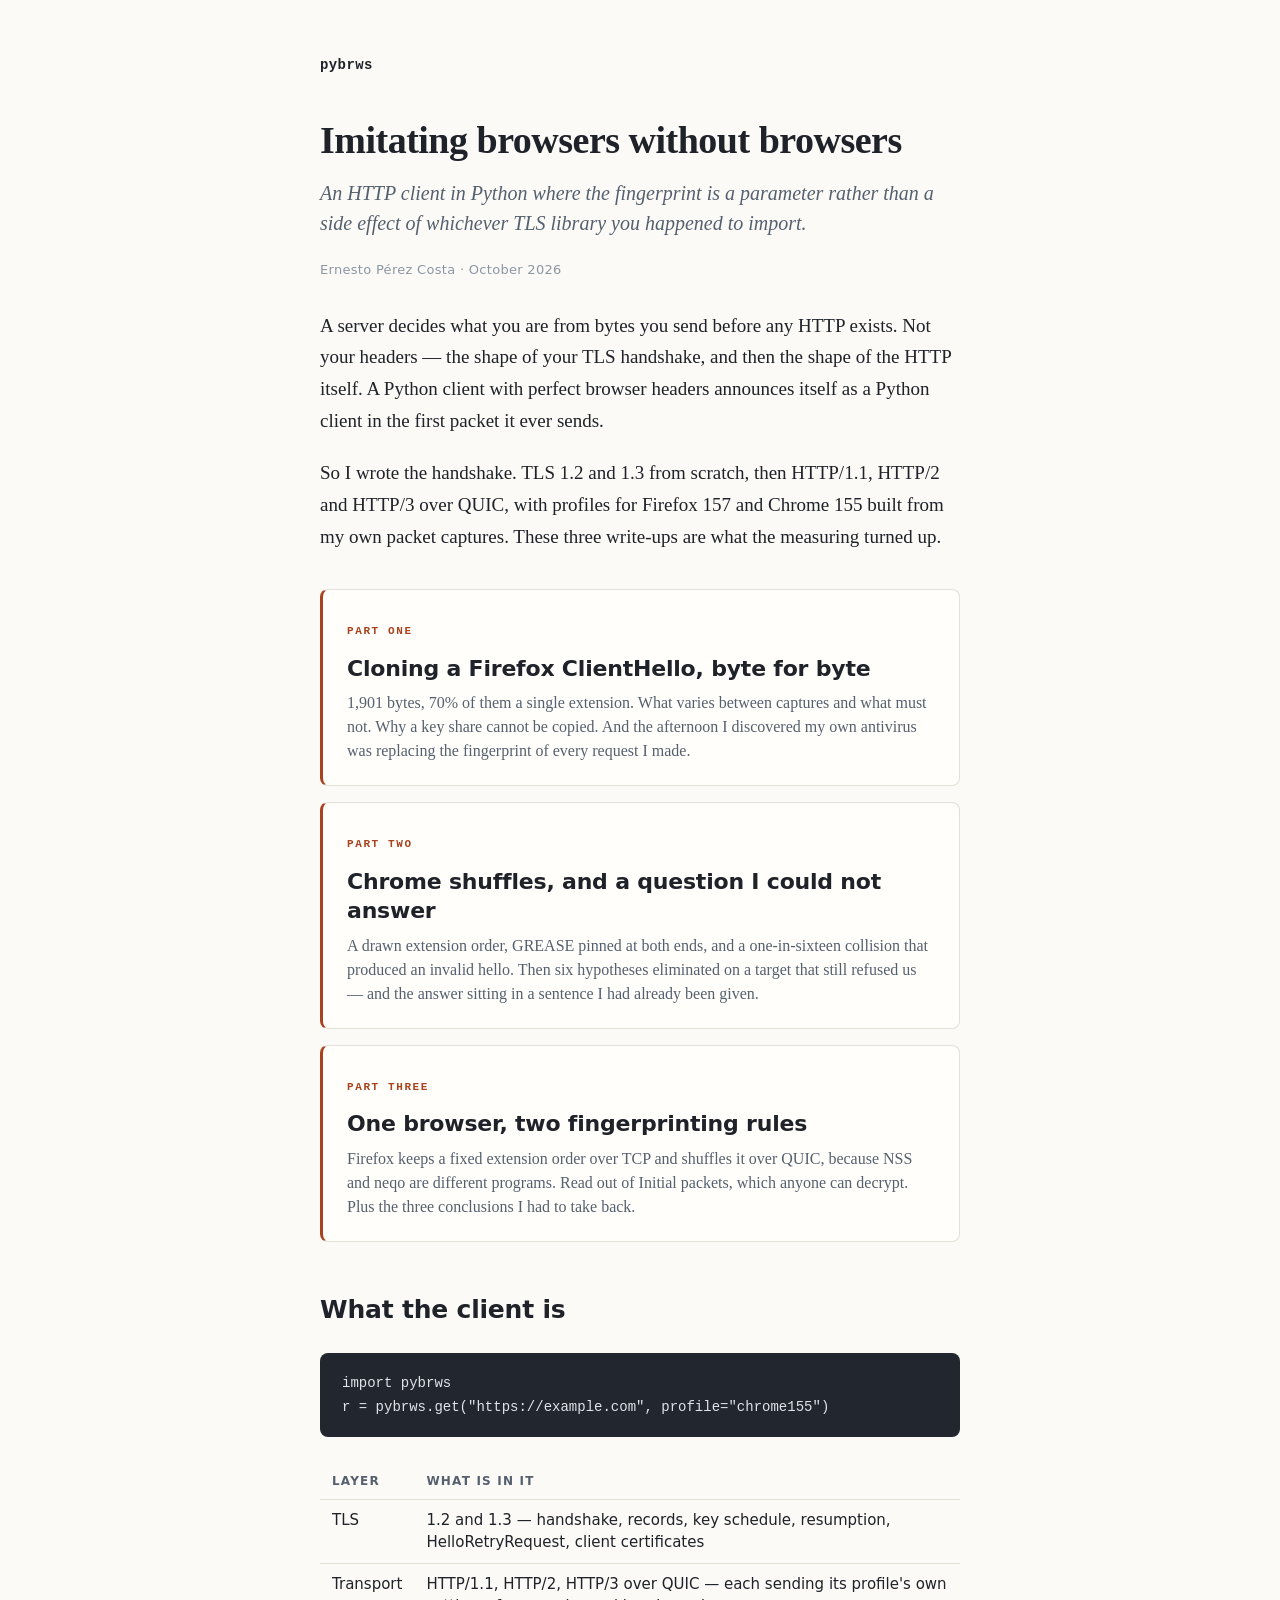
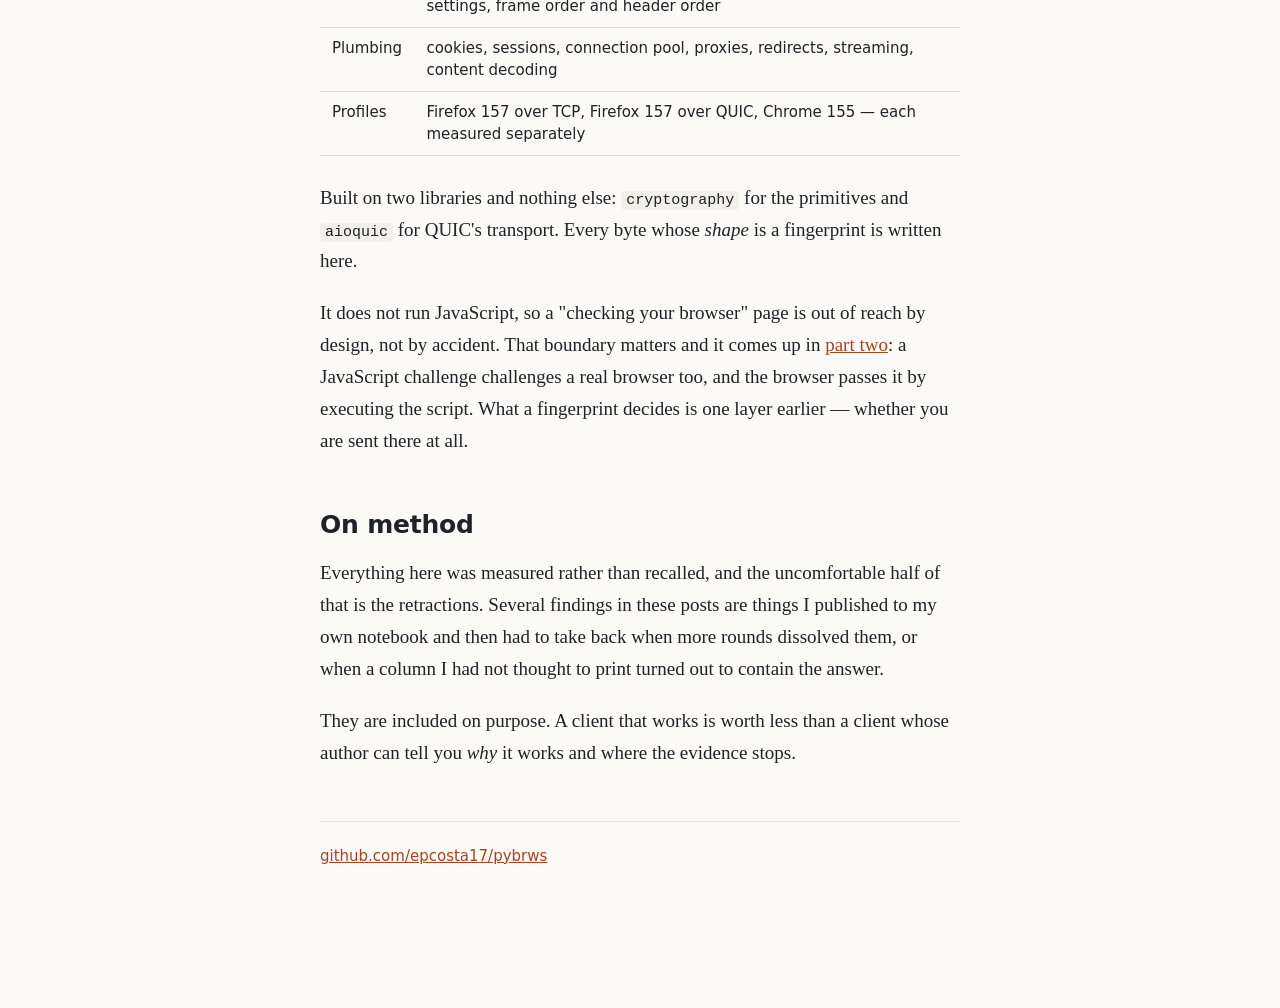
==== docs/index.html @ bc18e637 "Add docs/ with three write-ups, ready for GitHub Pages Static HTML, one shared stylesheet, no build " ====
<!doctype html>
<html lang="en">
<head>
<meta charset="utf-8">
<meta name="viewport" content="width=device-width, initial-scale=1">
<title>pybrws — imitating browsers without browsers</title>
<meta name="description" content="Three write-ups on TLS and HTTP fingerprinting, measured from packet captures: Firefox, Chrome, and QUIC.">
<link rel="stylesheet" href="style.css">
</head>
<body>
<main>

<p class="site"><b>pybrws</b></p>

<h1>Imitating browsers without browsers</h1>
<p class="sub">An HTTP client in Python where the fingerprint is a
   parameter rather than a side effect of whichever TLS library you
   happened to import.</p>
<p class="meta">Ernesto P&eacute;rez Costa &middot; October 2026</p>

<p>
  A server decides what you are from bytes you send before any HTTP exists.
  Not your headers &mdash; the shape of your TLS handshake, and then the
  shape of the HTTP itself. A Python client with perfect browser headers
  announces itself as a Python client in the first packet it ever sends.
</p>

<p>
  So I wrote the handshake. TLS 1.2 and 1.3 from scratch, then HTTP/1.1,
  HTTP/2 and HTTP/3 over QUIC, with profiles for Firefox 157 and Chrome 155
  built from my own packet captures. These three write-ups are what the
  measuring turned up.
</p>

<div class="posts">

  <a class="post" href="firefox.html">
    <span class="n">PART ONE</span>
    <h2>Cloning a Firefox ClientHello, byte for byte</h2>
    <p>
      1,901 bytes, 70% of them a single extension. What varies between
      captures and what must not. Why a key share cannot be copied. And the
      afternoon I discovered my own antivirus was replacing the fingerprint
      of every request I made.
    </p>
  </a>

  <a class="post" href="chrome.html">
    <span class="n">PART TWO</span>
    <h2>Chrome shuffles, and a question I could not answer</h2>
    <p>
      A drawn extension order, GREASE pinned at both ends, and a
      one-in-sixteen collision that produced an invalid hello. Then six hypotheses
      eliminated on a target that still refused us &mdash; and the answer
      sitting in a sentence I had already been given.
    </p>
  </a>

  <a class="post" href="quic.html">
    <span class="n">PART THREE</span>
    <h2>One browser, two fingerprinting rules</h2>
    <p>
      Firefox keeps a fixed extension order over TCP and shuffles it over
      QUIC, because NSS and neqo are different programs. Read out of Initial
      packets, which anyone can decrypt. Plus the three conclusions I had to
      take back.
    </p>
  </a>

</div>

<h2>What the client is</h2>

<pre><code>import pybrws
r = pybrws.get("https://example.com", profile="chrome155")</code></pre>

<table>
  <tr><th>Layer</th><th>What is in it</th></tr>
  <tr><td>TLS</td><td>1.2 and 1.3 &mdash; handshake, records, key schedule, resumption, HelloRetryRequest, client certificates</td></tr>
  <tr><td>Transport</td><td>HTTP/1.1, HTTP/2, HTTP/3 over QUIC &mdash; each sending its profile's own settings, frame order and header order</td></tr>
  <tr><td>Plumbing</td><td>cookies, sessions, connection pool, proxies, redirects, streaming, content decoding</td></tr>
  <tr><td>Profiles</td><td>Firefox 157 over TCP, Firefox 157 over QUIC, Chrome 155 &mdash; each measured separately</td></tr>
</table>

<p>
  Built on two libraries and nothing else: <code>cryptography</code> for the
  primitives and <code>aioquic</code> for QUIC's transport. Every byte whose
  <em>shape</em> is a fingerprint is written here.
</p>

<p>
  It does not run JavaScript, so a "checking your browser" page is out of
  reach by design, not by accident. That boundary matters and it comes up in
  <a href="chrome.html">part two</a>: a JavaScript challenge challenges a
  real browser too, and the browser passes it by executing the script. What
  a fingerprint decides is one layer earlier &mdash; whether you are sent
  there at all.
</p>

<h2>On method</h2>

<p>
  Everything here was measured rather than recalled, and the uncomfortable
  half of that is the retractions. Several findings in these posts are things
  I published to my own notebook and then had to take back when more rounds
  dissolved them, or when a column I had not thought to print turned out to
  contain the answer.
</p>

<p>
  They are included on purpose. A client that works is worth less than a
  client whose author can tell you <em>why</em> it works and where the
  evidence stops.
</p>

<footer class="end">
  <p>
    <a href="https://github.com/epcosta17/pybrws">github.com/epcosta17/pybrws</a>
  </p>
</footer>

</main>
</body>
</html>
---- docs/style.css ----
/* Shared styles for the pybrws write-ups. One stylesheet, no build step. */

:root {
  --bg: #fbfaf7;
  --ink: #1f2228;
  --soft: #55606e;
  --faint: #8c96a3;
  --rule: #e3e0d8;
  --accent: #a8431f;
  --blue: #2c5c84;
  --panel: #fffefb;
  --code-bg: #f2f0ea;
  --sans: ui-sans-serif, "Segoe UI", system-ui, -apple-system, Helvetica, sans-serif;
  --mono: ui-monospace, "Cascadia Mono", Consolas, "SF Mono", Menlo, monospace;
}

* { box-sizing: border-box; }

body {
  margin: 0;
  background: var(--bg);
  color: var(--ink);
  font: 19px/1.68 Georgia, "Iowan Old Style", "Times New Roman", serif;
  -webkit-font-smoothing: antialiased;
}

main { max-width: 43rem; margin: 0 auto; padding: 58px 24px 120px; }

/* --- site header ------------------------------------------------------ */
.site {
  font: 14px/1 var(--mono);
  letter-spacing: .4px;
  margin-bottom: 46px;
}
.site a { color: var(--faint); text-decoration: none; }
.site a:hover { color: var(--accent); }
.site b { color: var(--ink); font-weight: 700; }

/* --- headings --------------------------------------------------------- */
h1 {
  font-size: 38px; line-height: 1.16; margin: 0 0 16px;
  letter-spacing: -0.5px; font-weight: 600;
}
.sub { font-size: 20px; line-height: 1.5; color: var(--soft); margin: 0; font-style: italic; }
.meta {
  font: 13px/1.5 var(--sans); color: var(--faint);
  margin: 22px 0 30px; letter-spacing: .3px;
}

h2 {
  font: 600 25px/1.3 var(--sans);
  margin: 52px 0 16px; letter-spacing: -0.2px;
}
h3 { font: 600 19px/1.35 var(--sans); margin: 34px 0 12px; }

p { margin: 0 0 20px; }
a { color: var(--accent); }
em { font-style: italic; }
strong { font-weight: 600; }

ul, ol { margin: 0 0 20px; padding-left: 26px; }
li { margin-bottom: 9px; }

hr { border: 0; border-top: 1px solid var(--rule); margin: 48px 0; }

/* --- code ------------------------------------------------------------- */
code {
  font: 15px/1.5 var(--mono);
  background: var(--code-bg); padding: 1px 5px; border-radius: 4px;
}
pre {
  font: 14px/1.72 var(--mono);
  background: #22262e; color: #dfe3e9;
  border-radius: 8px; padding: 18px 22px; margin: 26px 0;
  overflow-x: auto;
}
pre code { background: none; padding: 0; font-size: inherit; color: inherit; }
pre .c { color: #868d99; }
pre .a { color: #e8a66a; }
pre .g { color: #8fc47a; }

/* --- tables ----------------------------------------------------------- */
table {
  width: 100%; border-collapse: collapse; margin: 26px 0;
  font: 15px/1.5 var(--sans);
}
th, td { text-align: left; padding: 9px 12px; border-bottom: 1px solid var(--rule); vertical-align: top; }
th {
  font-size: 12px; letter-spacing: 1.2px; text-transform: uppercase;
  color: var(--soft); font-weight: 600;
}
td code { font-size: 13.5px; }

/* --- callouts --------------------------------------------------------- */
.note {
  border-left: 3px solid var(--accent);
  background: #f6f3ec;
  padding: 18px 22px; margin: 28px 0;
  font-size: 17px; line-height: 1.6;
}
.note.cool { border-left-color: var(--blue); }
.note p:last-child { margin-bottom: 0; }
.note .lbl {
  display: block; font: 700 11px/1 var(--mono);
  letter-spacing: 1.6px; text-transform: uppercase;
  color: var(--accent); margin-bottom: 10px;
}
.note.cool .lbl { color: var(--blue); }

/* --- source links ----------------------------------------------------- */
.src {
  font: 14px/1.7 var(--sans); color: var(--soft);
  background: var(--panel); border: 1px solid var(--rule);
  border-radius: 8px; padding: 18px 22px; margin: 32px 0 0;
}
.src h3 { margin: 0 0 10px; font-size: 15px; }
.src ul { margin: 0; padding-left: 20px; }
.src li { margin-bottom: 5px; }
.src code { font-size: 13px; }

/* --- post list (index) ------------------------------------------------ */
.posts { margin: 36px 0 0; }
.post {
  display: block; text-decoration: none; color: inherit;
  border: 1px solid var(--rule); background: var(--panel);
  border-left: 3px solid var(--accent);
  border-radius: 8px; padding: 22px 24px; margin-bottom: 16px;
}
.post:hover { border-color: #cfc8b8; border-left-color: var(--accent); }
.post .n { font: 700 11px/1 var(--mono); letter-spacing: 1.6px; color: var(--accent); }
.post h2 { font-size: 22px; margin: 11px 0 8px; }
.post p { font-size: 16px; line-height: 1.5; color: var(--soft); margin: 0; }

footer.end {
  font: 15px/1.6 var(--sans); color: var(--soft);
  border-top: 1px solid var(--rule); margin-top: 52px; padding-top: 22px;
}

@media (max-width: 640px) {
  body { font-size: 18px; }
  main { padding: 40px 20px 80px; }
  h1 { font-size: 29px; }
  h2 { font-size: 21px; }
  pre { font-size: 12.5px; }
}
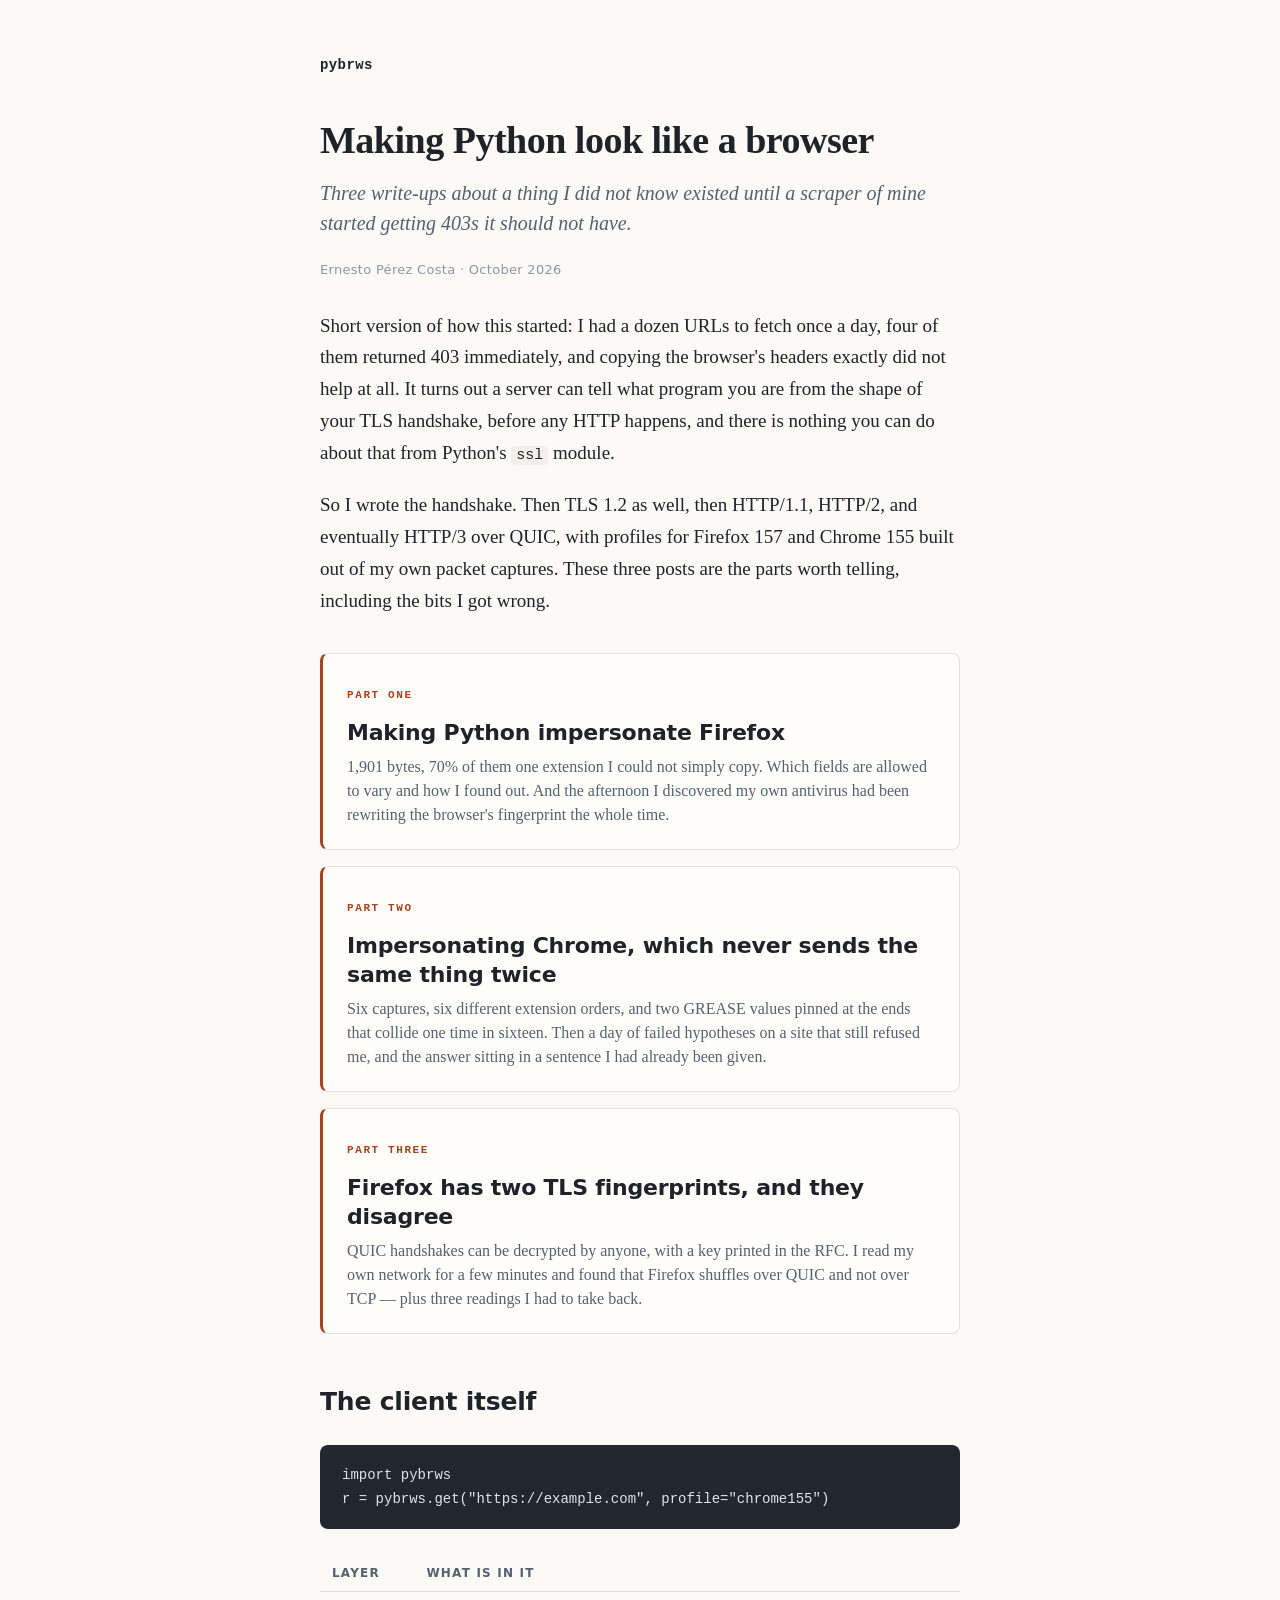
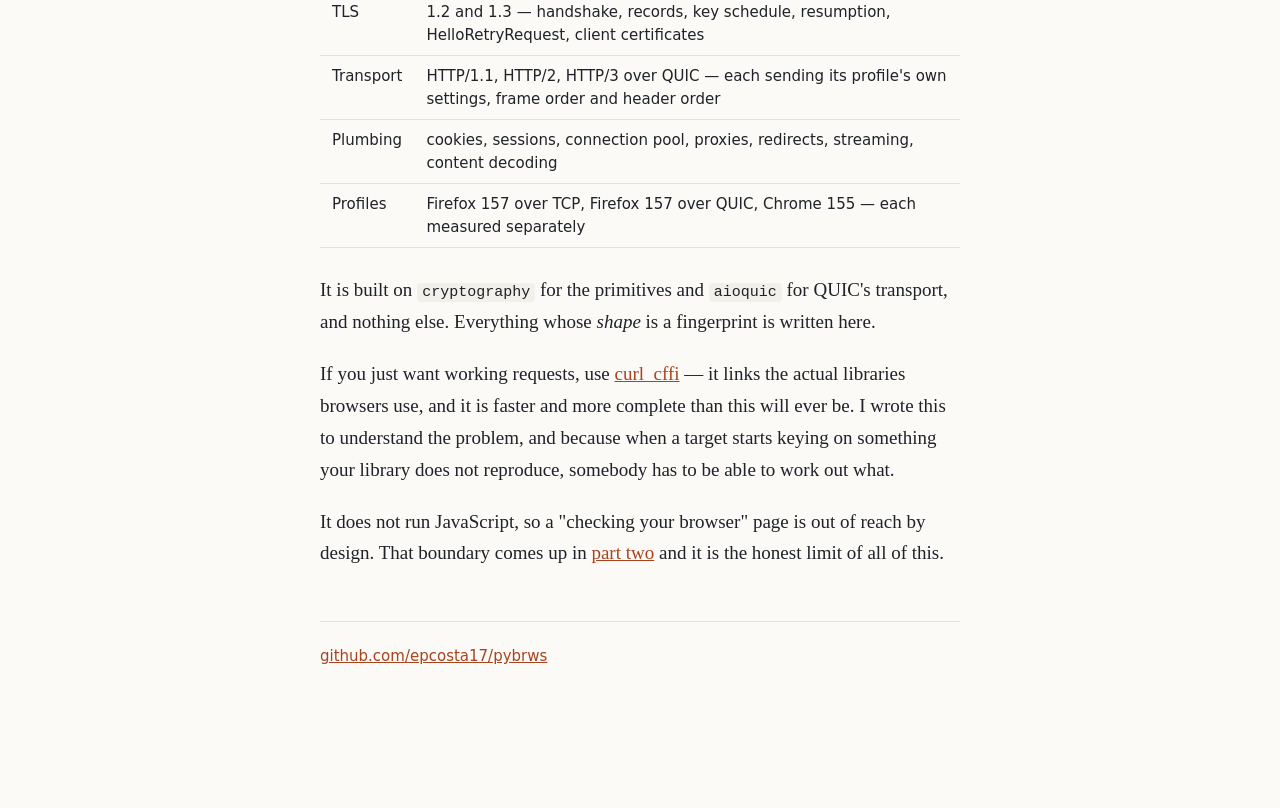
==== commit 4f085b2d: "Rewrite the three posts as narrative, in the voice they were meant to have The first drafts read as " ====
--- a/docs/index.html
+++ b/docs/index.html
@@ -3,8 +3,8 @@
 <head>
 <meta charset="utf-8">
 <meta name="viewport" content="width=device-width, initial-scale=1">
-<title>pybrws — imitating browsers without browsers</title>
-<meta name="description" content="Three write-ups on TLS and HTTP fingerprinting, measured from packet captures: Firefox, Chrome, and QUIC.">
+<title>pybrws — making Python look like a browser</title>
+<meta name="description" content="Three write-ups on TLS and HTTP fingerprinting, measured from my own packet captures: Firefox, Chrome, and QUIC.">
 <link rel="stylesheet" href="style.css">
 </head>
 <body>
@@ -12,64 +12,65 @@
 
 <p class="site"><b>pybrws</b></p>
 
-<h1>Imitating browsers without browsers</h1>
-<p class="sub">An HTTP client in Python where the fingerprint is a
-   parameter rather than a side effect of whichever TLS library you
-   happened to import.</p>
+<h1>Making Python look like a browser</h1>
+<p class="sub">Three write-ups about a thing I did not know existed until
+   a scraper of mine started getting 403s it should not have.</p>
 <p class="meta">Ernesto P&eacute;rez Costa &middot; October 2026</p>
 
 <p>
-  A server decides what you are from bytes you send before any HTTP exists.
-  Not your headers &mdash; the shape of your TLS handshake, and then the
-  shape of the HTTP itself. A Python client with perfect browser headers
-  announces itself as a Python client in the first packet it ever sends.
+  Short version of how this started: I had a dozen URLs to fetch once a day,
+  four of them returned 403 immediately, and copying the browser's headers
+  exactly did not help at all. It turns out a server can tell what program
+  you are from the shape of your TLS handshake, before any HTTP happens, and
+  there is nothing you can do about that from Python's <code>ssl</code>
+  module.
 </p>
 
 <p>
-  So I wrote the handshake. TLS 1.2 and 1.3 from scratch, then HTTP/1.1,
-  HTTP/2 and HTTP/3 over QUIC, with profiles for Firefox 157 and Chrome 155
-  built from my own packet captures. These three write-ups are what the
-  measuring turned up.
+  So I wrote the handshake. Then TLS 1.2 as well, then HTTP/1.1, HTTP/2, and
+  eventually HTTP/3 over QUIC, with profiles for Firefox 157 and Chrome 155
+  built out of my own packet captures. These three posts are the parts worth
+  telling, including the bits I got wrong.
 </p>
 
 <div class="posts">
 
   <a class="post" href="firefox.html">
     <span class="n">PART ONE</span>
-    <h2>Cloning a Firefox ClientHello, byte for byte</h2>
+    <h2>Making Python impersonate Firefox</h2>
     <p>
-      1,901 bytes, 70% of them a single extension. What varies between
-      captures and what must not. Why a key share cannot be copied. And the
-      afternoon I discovered my own antivirus was replacing the fingerprint
-      of every request I made.
+      1,901 bytes, 70% of them one extension I could not simply copy. Which
+      fields are allowed to vary and how I found out. And the afternoon I
+      discovered my own antivirus had been rewriting the browser's
+      fingerprint the whole time.
     </p>
   </a>
 
   <a class="post" href="chrome.html">
     <span class="n">PART TWO</span>
-    <h2>Chrome shuffles, and a question I could not answer</h2>
+    <h2>Impersonating Chrome, which never sends the same thing twice</h2>
     <p>
-      A drawn extension order, GREASE pinned at both ends, and a
-      one-in-sixteen collision that produced an invalid hello. Then six hypotheses
-      eliminated on a target that still refused us &mdash; and the answer
+      Six captures, six different extension orders, and two GREASE values
+      pinned at the ends that collide one time in sixteen. Then a day of
+      failed hypotheses on a site that still refused me, and the answer
       sitting in a sentence I had already been given.
     </p>
   </a>
 
   <a class="post" href="quic.html">
     <span class="n">PART THREE</span>
-    <h2>One browser, two fingerprinting rules</h2>
+    <h2>Firefox has two TLS fingerprints, and they disagree</h2>
     <p>
-      Firefox keeps a fixed extension order over TCP and shuffles it over
-      QUIC, because NSS and neqo are different programs. Read out of Initial
-      packets, which anyone can decrypt. Plus the three conclusions I had to
-      take back.
+      QUIC handshakes can be decrypted by anyone, with a key printed in the
+      RFC. I read my own network for a few minutes and found that Firefox
+      shuffles over QUIC and not over TCP &mdash; plus three readings I had
+      to take back.
     </p>
   </a>
 
 </div>
 
-<h2>What the client is</h2>
+<h2>The client itself</h2>
 
 <pre><code>import pybrws
 r = pybrws.get("https://example.com", profile="chrome155")</code></pre>
@@ -83,34 +84,25 @@
 </table>
 
 <p>
-  Built on two libraries and nothing else: <code>cryptography</code> for the
-  primitives and <code>aioquic</code> for QUIC's transport. Every byte whose
-  <em>shape</em> is a fingerprint is written here.
+  It is built on <code>cryptography</code> for the primitives and
+  <code>aioquic</code> for QUIC's transport, and nothing else. Everything
+  whose <em>shape</em> is a fingerprint is written here.
+</p>
+
+<p>
+  If you just want working requests, use
+  <a href="https://github.com/lexiforest/curl_cffi">curl_cffi</a> &mdash; it
+  links the actual libraries browsers use, and it is faster and more
+  complete than this will ever be. I wrote this to understand the problem,
+  and because when a target starts keying on something your library does not
+  reproduce, somebody has to be able to work out what.
 </p>
 
 <p>
   It does not run JavaScript, so a "checking your browser" page is out of
-  reach by design, not by accident. That boundary matters and it comes up in
-  <a href="chrome.html">part two</a>: a JavaScript challenge challenges a
-  real browser too, and the browser passes it by executing the script. What
-  a fingerprint decides is one layer earlier &mdash; whether you are sent
-  there at all.
-</p>
-
-<h2>On method</h2>
-
-<p>
-  Everything here was measured rather than recalled, and the uncomfortable
-  half of that is the retractions. Several findings in these posts are things
-  I published to my own notebook and then had to take back when more rounds
-  dissolved them, or when a column I had not thought to print turned out to
-  contain the answer.
-</p>
-
-<p>
-  They are included on purpose. A client that works is worth less than a
-  client whose author can tell you <em>why</em> it works and where the
-  evidence stops.
+  reach by design. That boundary comes up in
+  <a href="chrome.html">part two</a> and it is the honest limit of all of
+  this.
 </p>
 
 <footer class="end">
--- a/docs/style.css
+++ b/docs/style.css
@@ -143,3 +143,23 @@
   h2 { font-size: 21px; }
   pre { font-size: 12.5px; }
 }
+
+/* --- TL;DR block ------------------------------------------------------ */
+.tldr {
+  background: var(--panel); border: 1px solid var(--rule);
+  border-left: 3px solid var(--blue);
+  border-radius: 8px; padding: 20px 24px; margin: 30px 0 36px;
+  font-size: 17.5px; line-height: 1.6;
+}
+.tldr .lbl {
+  display: block; font: 700 11px/1 var(--mono);
+  letter-spacing: 1.6px; color: var(--blue); margin-bottom: 11px;
+}
+.tldr p { margin-bottom: 14px; }
+.tldr p:last-child { margin-bottom: 0; }
+
+/* A failed attempt, shown as it happened. */
+.fail {
+  font: 600 16px/1.5 var(--sans); color: var(--accent);
+  margin: -8px 0 24px;
+}
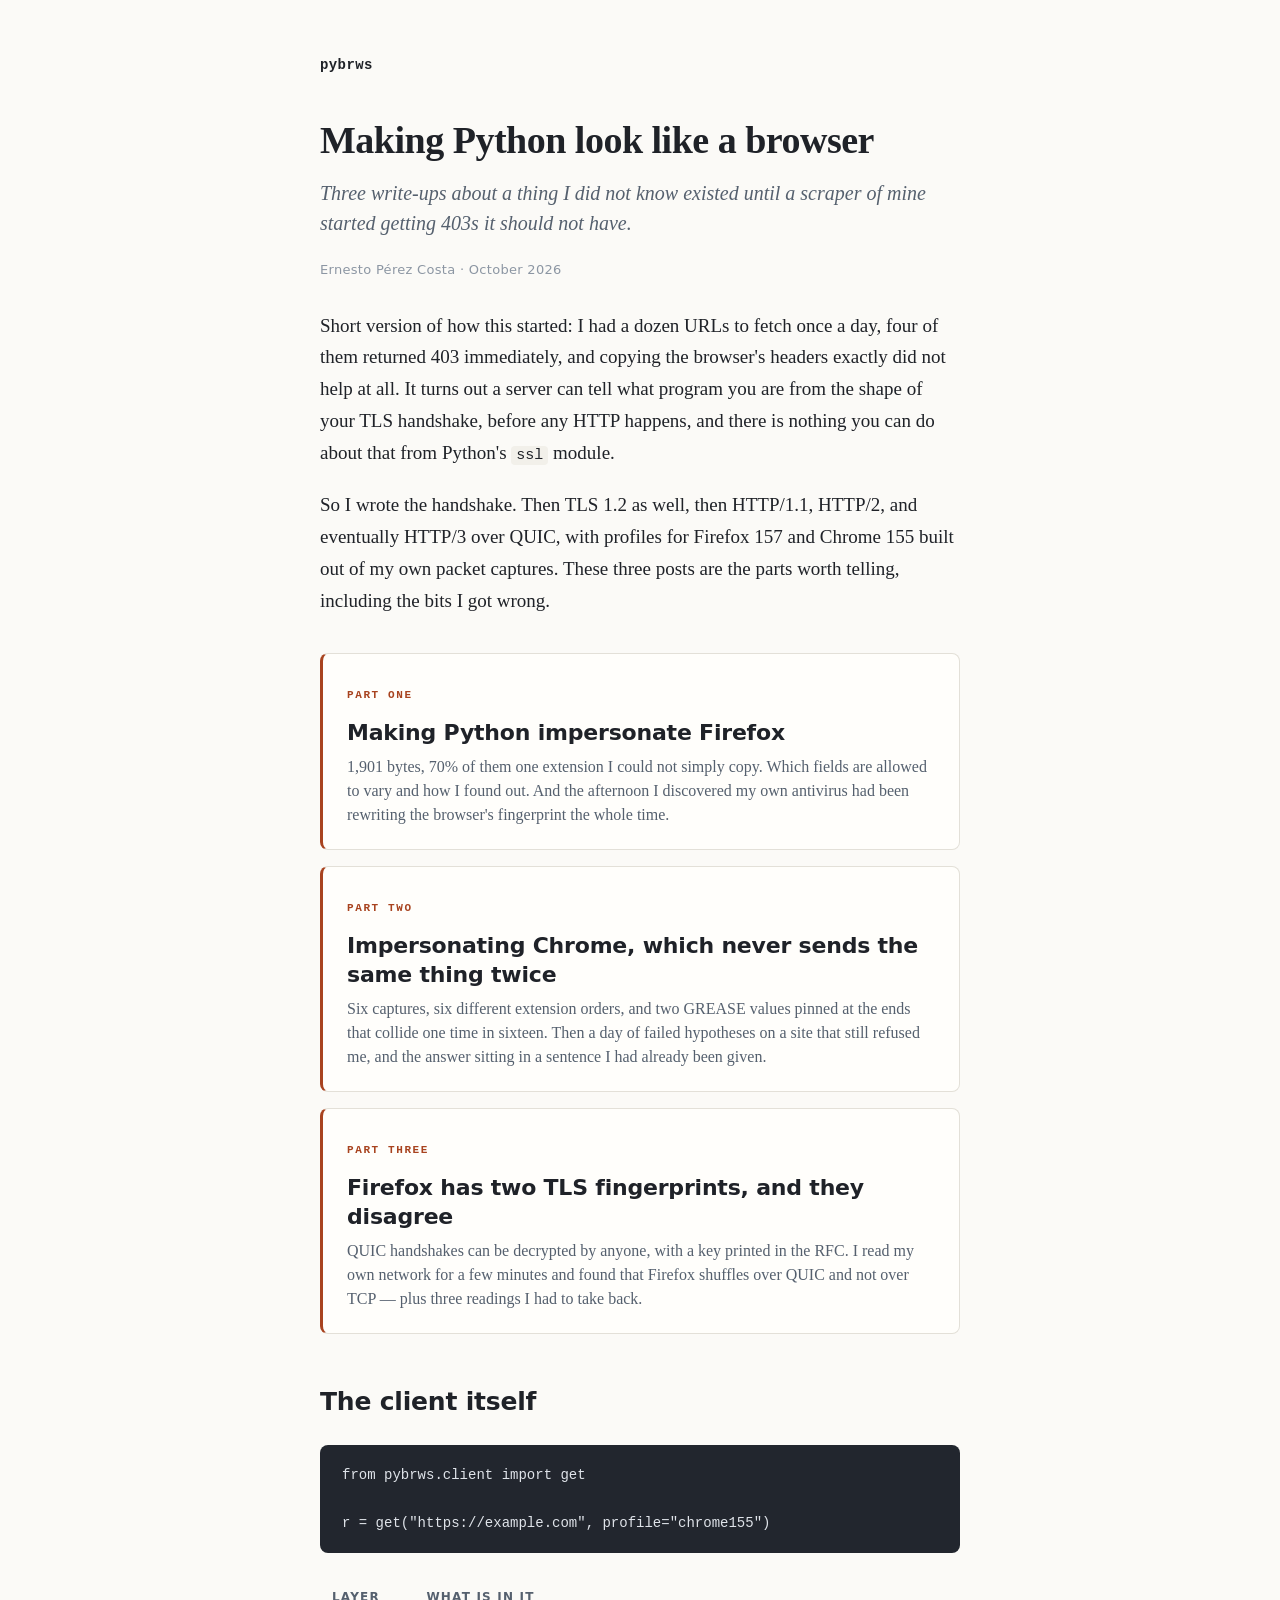
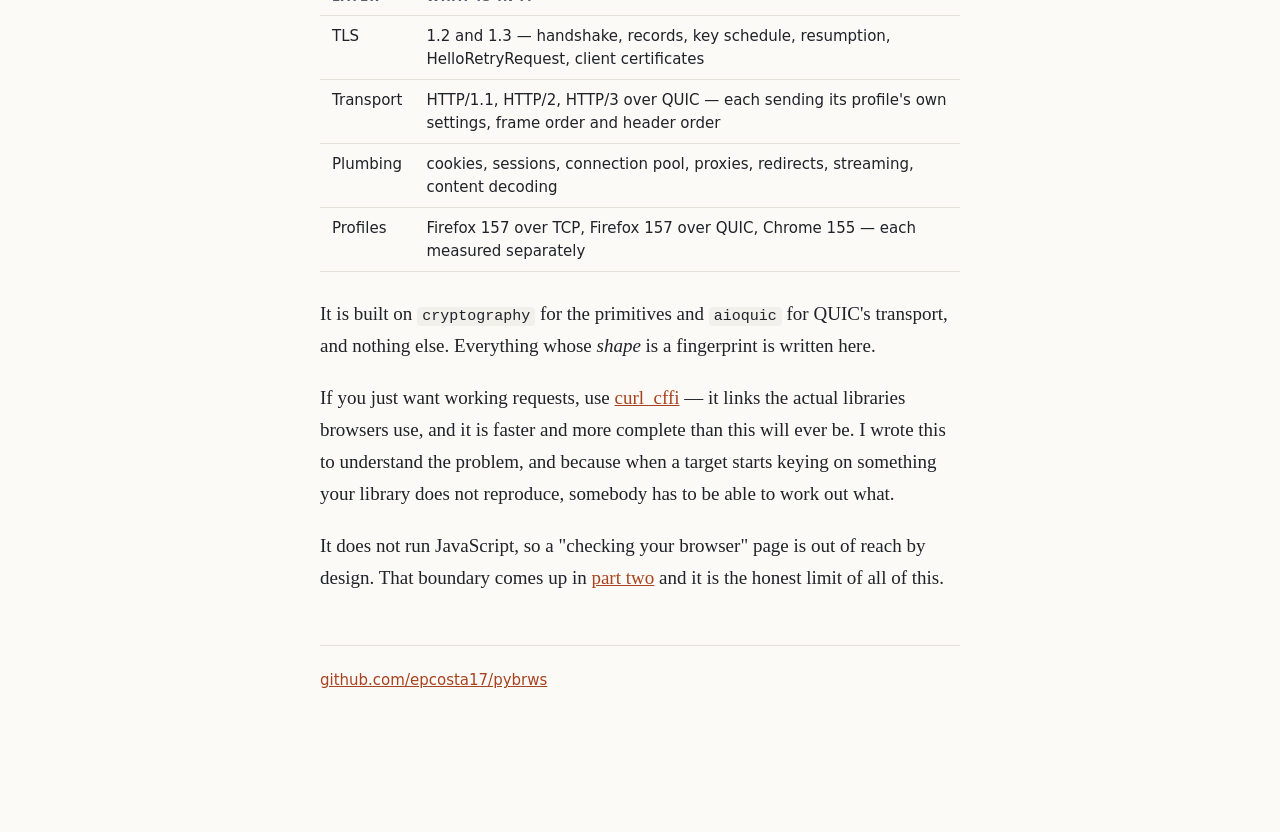
==== commit 573fb303: "Fix three defects the first h3_probe run exposed The run came back with AttributeError in every h2 c" ====
--- a/docs/index.html
+++ b/docs/index.html
@@ -72,8 +72,9 @@
 
 <h2>The client itself</h2>
 
-<pre><code>import pybrws
-r = pybrws.get("https://example.com", profile="chrome155")</code></pre>
+<pre><code>from pybrws.client import get
+
+r = get("https://example.com", profile="chrome155")</code></pre>
 
 <table>
   <tr><th>Layer</th><th>What is in it</th></tr>
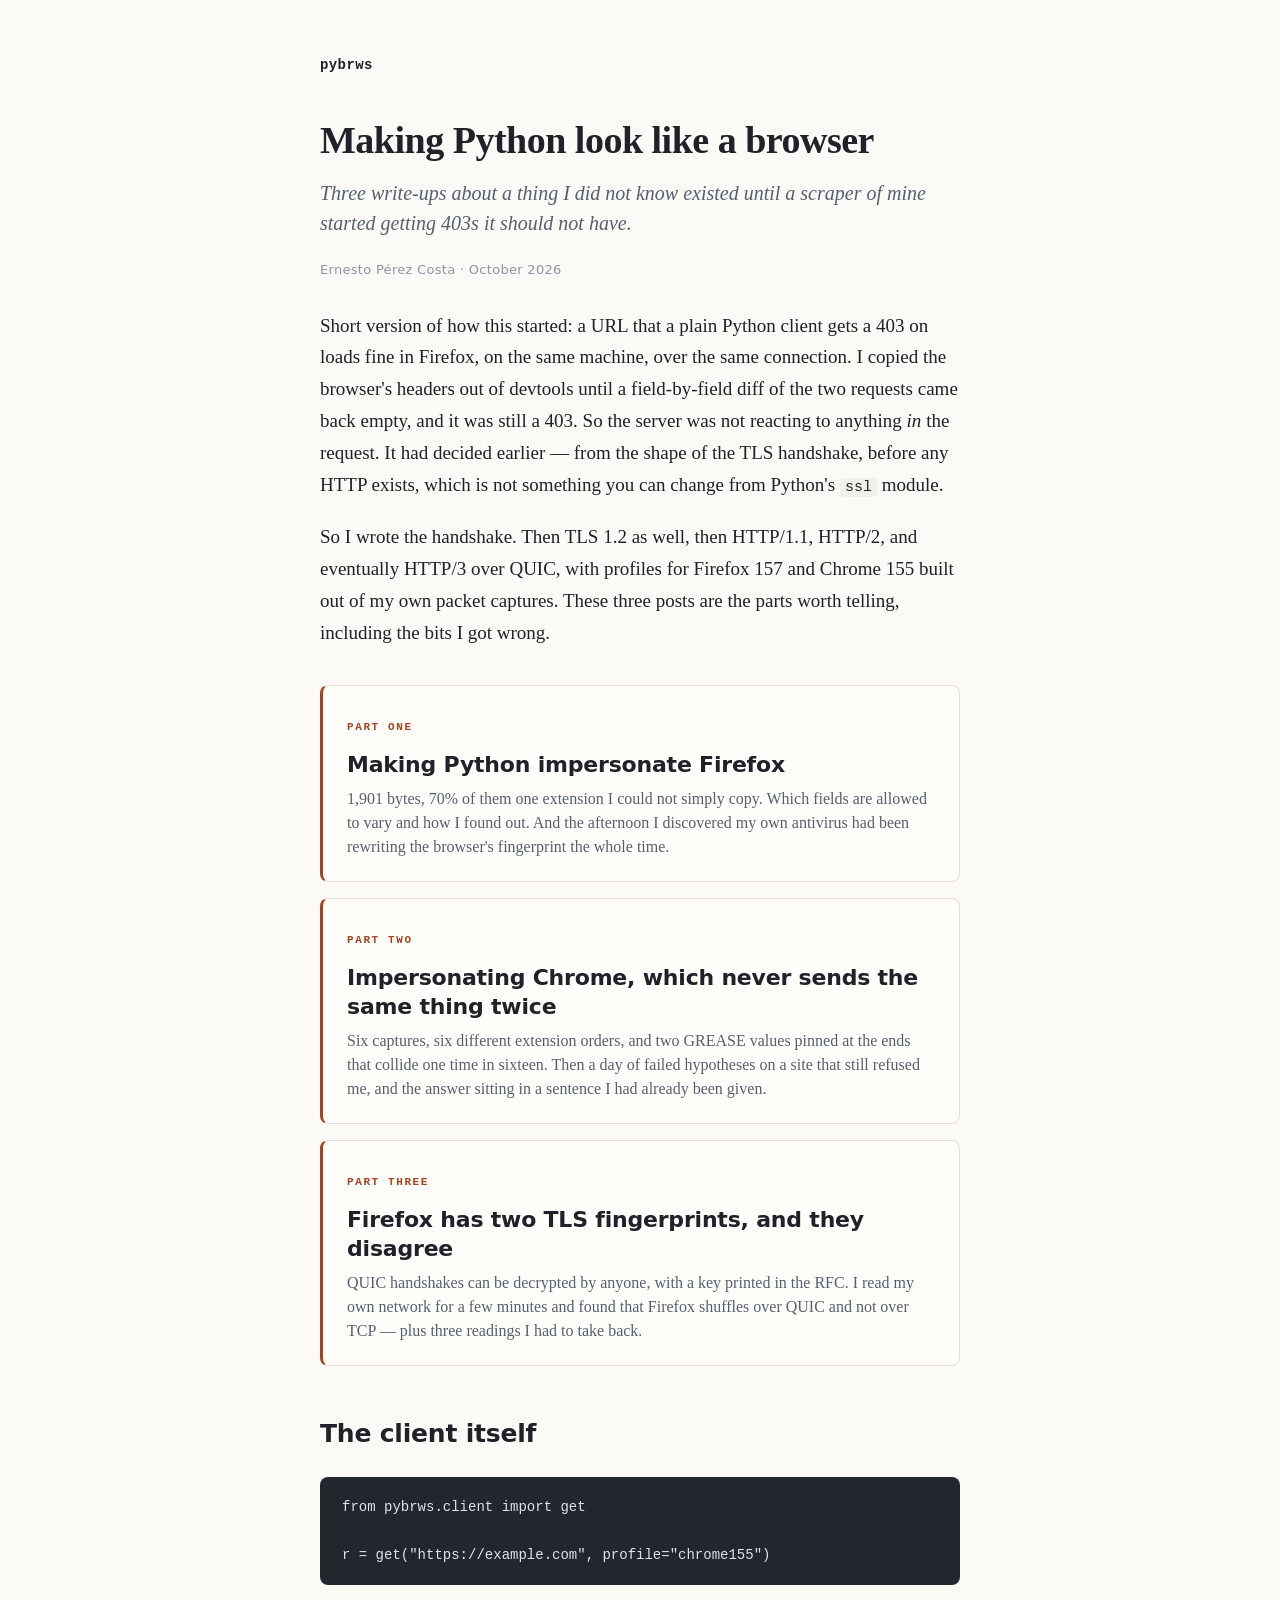
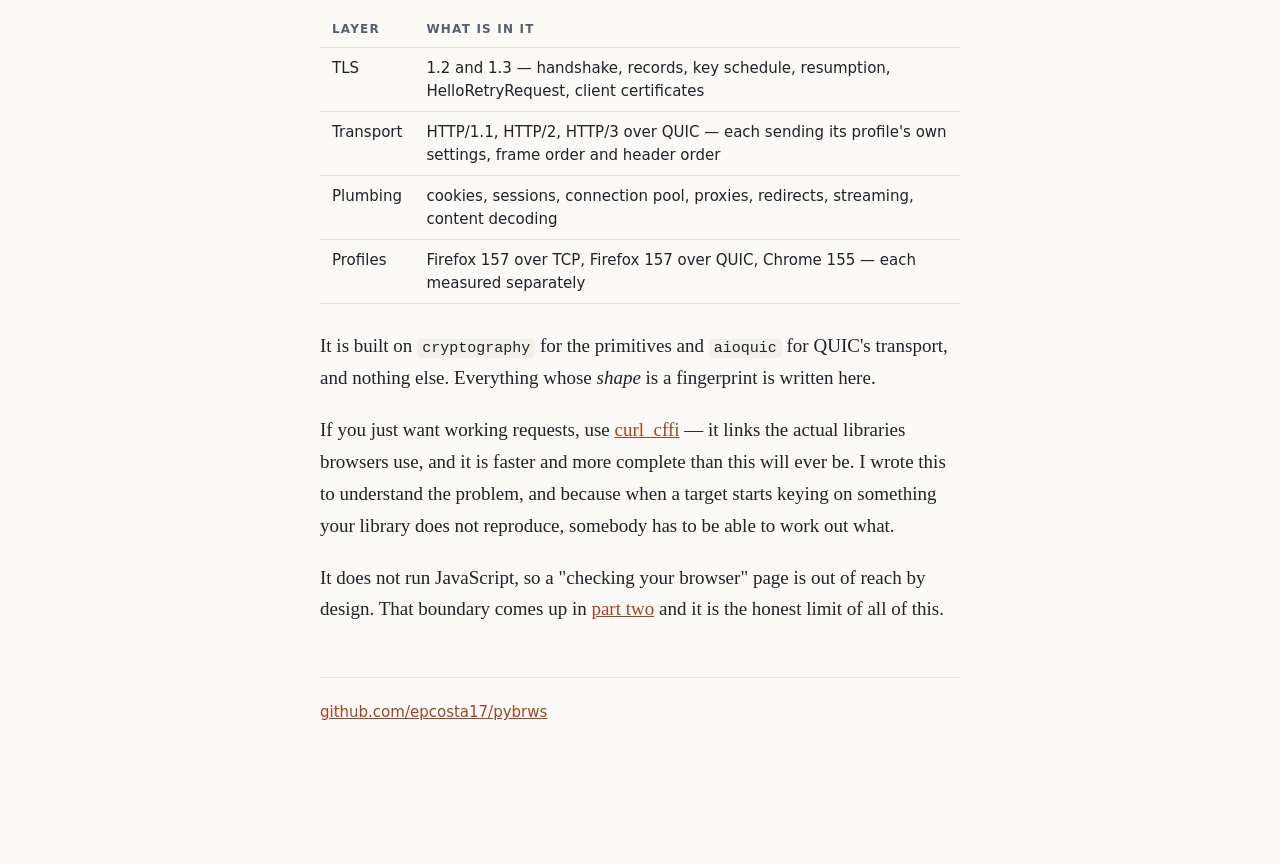
==== commit cf125a6a: "Ask someone else's server, and remove a number nobody measured The three posts rested entirely on or" ====
--- a/docs/index.html
+++ b/docs/index.html
@@ -18,12 +18,14 @@
 <p class="meta">Ernesto P&eacute;rez Costa &middot; October 2026</p>
 
 <p>
-  Short version of how this started: I had a dozen URLs to fetch once a day,
-  four of them returned 403 immediately, and copying the browser's headers
-  exactly did not help at all. It turns out a server can tell what program
-  you are from the shape of your TLS handshake, before any HTTP happens, and
-  there is nothing you can do about that from Python's <code>ssl</code>
-  module.
+  Short version of how this started: a URL that a plain Python client gets a
+  403 on loads fine in Firefox, on the same machine, over the same
+  connection. I copied the browser's headers out of devtools until a
+  field-by-field diff of the two requests came back empty, and it was still
+  a 403. So the server was not reacting to anything <em>in</em> the request.
+  It had decided earlier &mdash; from the shape of the TLS handshake, before
+  any HTTP exists, which is not something you can change from Python's
+  <code>ssl</code> module.
 </p>
 
 <p>
